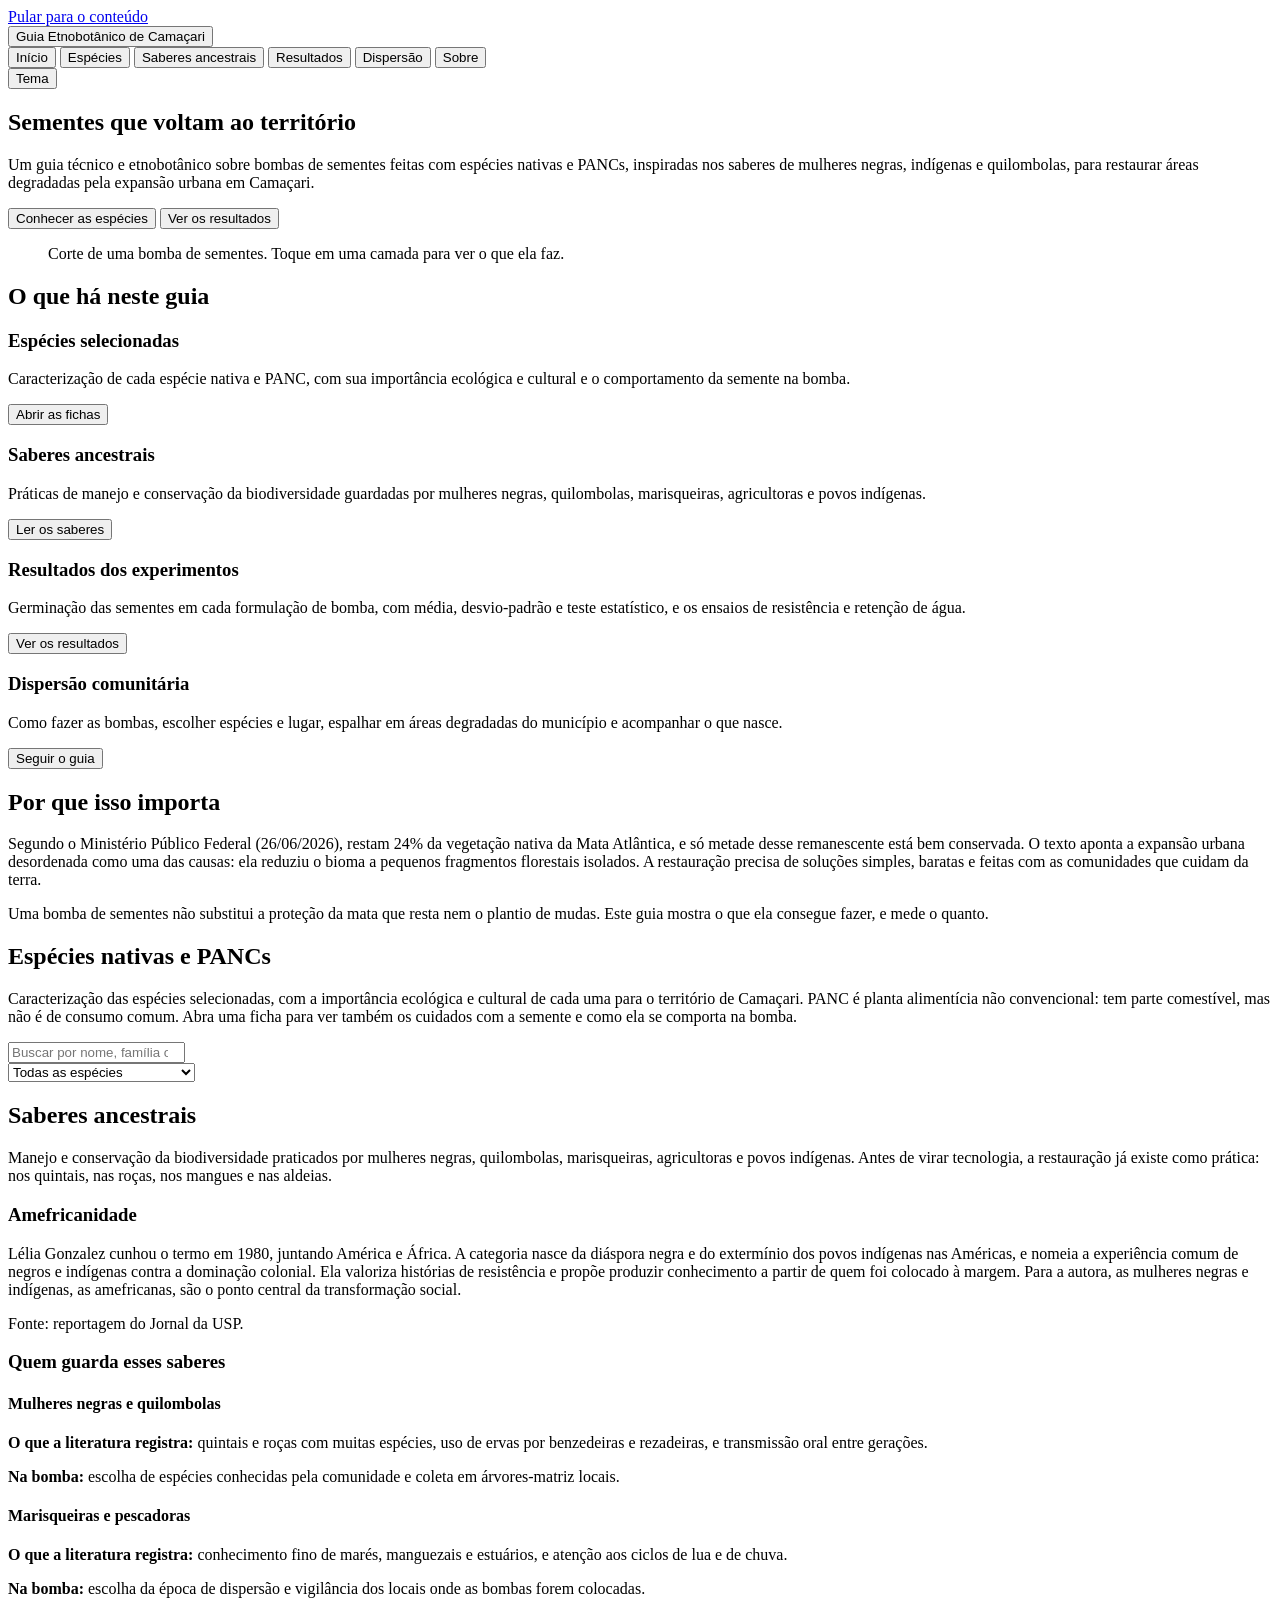
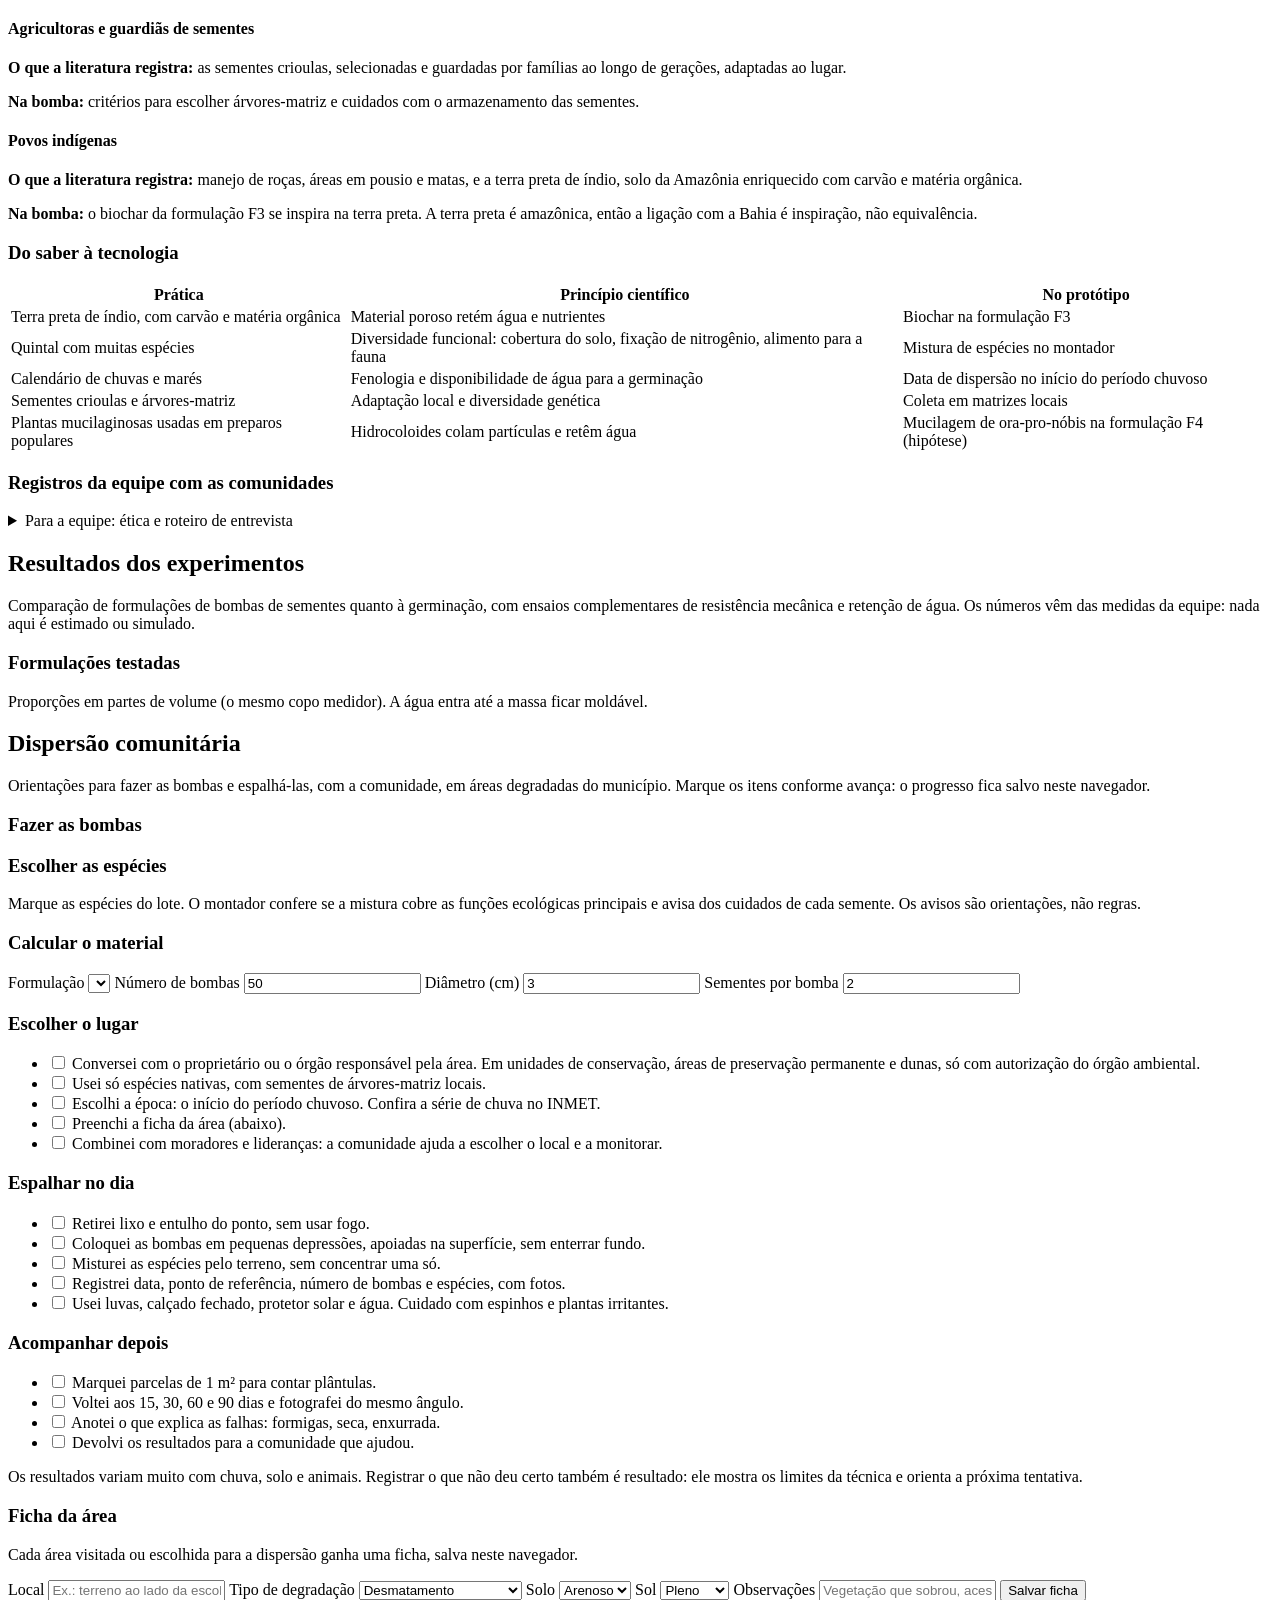
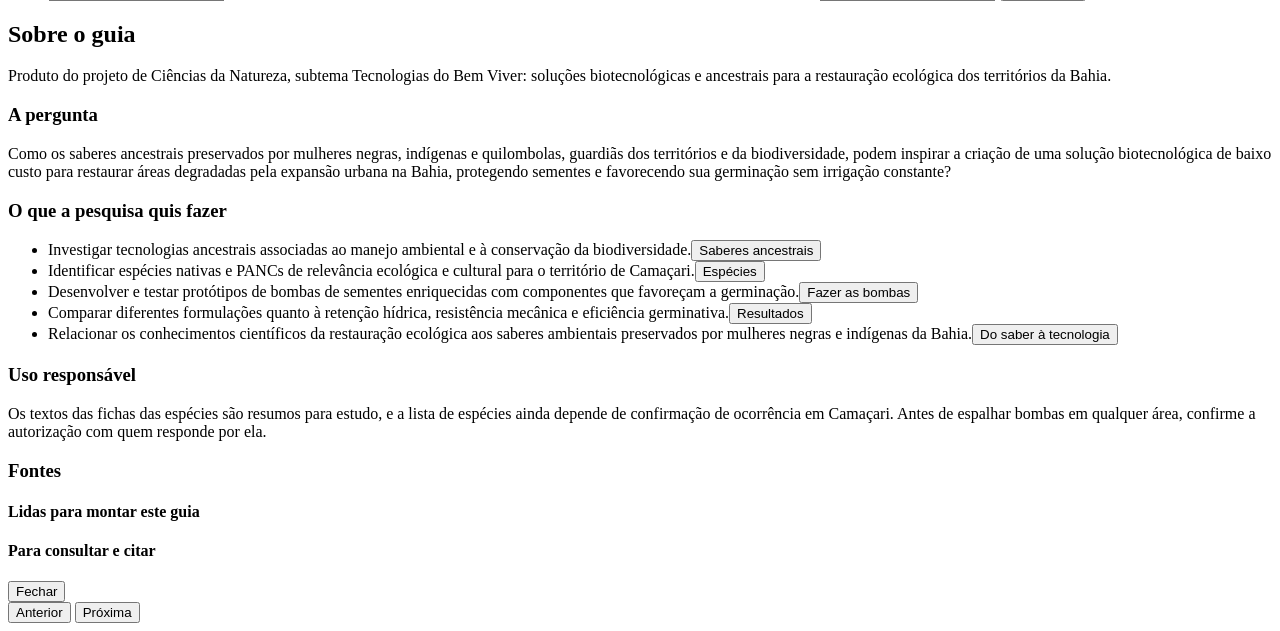
==== index.html @ 016f310a "Rename Guia Etnobotânico CAM.html to index.html" ====
<!DOCTYPE html>
<html lang="pt-BR">
<head>
  <meta charset="UTF-8">
  <meta name="viewport" content="width=device-width, initial-scale=1, viewport-fit=cover">
  <meta name="description" content="Guia técnico e etnobotânico digital: espécies nativas e PANCs de Camaçari, saberes ancestrais, resultados de germinação de bombas de sementes e orientações para a dispersão comunitária.">
  <title>Guia Etnobotânico de Camaçari</title>

  <link rel="preconnect" href="https://fonts.googleapis.com">
  <link rel="preconnect" href="https://fonts.gstatic.com" crossorigin>
  <link rel="stylesheet" href="https://fonts.googleapis.com/css2?family=Bricolage+Grotesque:wght@400;600;800&family=Newsreader:ital,wght@0,400;0,600;1,400&display=swap">
  <link rel="stylesheet" href="style.css">
</head>
<body>
  <a class="skip" href="#main">Pular para o conteúdo</a>

  <!-- ==================== NAVEGAÇÃO ==================== -->
  <header class="nav">
    <button class="brand" data-go="inicio">Guia Etnobotânico de Camaçari</button>
    <nav aria-label="Principal">
      <button class="nav-link" data-go="inicio">Início</button>
      <button class="nav-link" data-go="especies">Espécies</button>
      <button class="nav-link" data-go="saberes">Saberes ancestrais</button>
      <button class="nav-link" data-go="resultados">Resultados</button>
      <button class="nav-link" data-go="dispersao">Dispersão</button>
      <button class="nav-link" data-go="sobre">Sobre</button>
    </nav>
    <button class="icon-btn" id="themeBtn" aria-label="Alternar tema claro e escuro">Tema</button>
  </header>

  <main id="main">

    <!-- ==================== INÍCIO ==================== -->
    <section id="inicio" class="screen">
      <div class="hero">
        <div class="hero-text">
          <h1>Sementes que voltam ao território</h1>
          <p class="lede">
            Um guia técnico e etnobotânico sobre bombas de sementes feitas com espécies
            nativas e PANCs, inspiradas nos saberes de mulheres negras, indígenas e
            quilombolas, para restaurar áreas degradadas pela expansão urbana em Camaçari.
          </p>
          <div class="actions">
            <button class="btn primary" data-go="especies">Conhecer as espécies</button>
            <button class="btn" data-go="resultados">Ver os resultados</button>
          </div>
        </div>

        <figure class="plate">
          <div class="bomb-diagram" id="homeDiagram"></div>
          <figcaption>Corte de uma bomba de sementes. Toque em uma camada para ver o que ela faz.</figcaption>
        </figure>
      </div>

      <div class="wrap">
        <h2 class="section-title">O que há neste guia</h2>
        <div class="two-col">
          <article class="block">
            <h3>Espécies selecionadas</h3>
            <p>Caracterização de cada espécie nativa e PANC, com sua importância ecológica e cultural e o comportamento da semente na bomba.</p>
            <button class="link-btn" data-go="especies">Abrir as fichas</button>
          </article>
          <article class="block">
            <h3>Saberes ancestrais</h3>
            <p>Práticas de manejo e conservação da biodiversidade guardadas por mulheres negras, quilombolas, marisqueiras, agricultoras e povos indígenas.</p>
            <button class="link-btn" data-go="saberes">Ler os saberes</button>
          </article>
          <article class="block">
            <h3>Resultados dos experimentos</h3>
            <p>Germinação das sementes em cada formulação de bomba, com média, desvio-padrão e teste estatístico, e os ensaios de resistência e retenção de água.</p>
            <button class="link-btn" data-go="resultados">Ver os resultados</button>
          </article>
          <article class="block">
            <h3>Dispersão comunitária</h3>
            <p>Como fazer as bombas, escolher espécies e lugar, espalhar em áreas degradadas do município e acompanhar o que nasce.</p>
            <button class="link-btn" data-go="dispersao">Seguir o guia</button>
          </article>
        </div>
      </div>

      <div class="wrap prose">
        <h2>Por que isso importa</h2>
        <p>
          Segundo o Ministério Público Federal (26/06/2026), restam 24% da vegetação nativa da
          Mata Atlântica, e só metade desse remanescente está bem conservada. O texto aponta a
          expansão urbana desordenada como uma das causas: ela reduziu o bioma a pequenos
          fragmentos florestais isolados. A restauração precisa de soluções simples, baratas e
          feitas com as comunidades que cuidam da terra.
        </p>
        <p class="note">
          Uma bomba de sementes não substitui a proteção da mata que resta nem o plantio de
          mudas. Este guia mostra o que ela consegue fazer, e mede o quanto.
        </p>
      </div>
    </section>

    <!-- ==================== ESPÉCIES ==================== -->
    <section id="especies" class="screen">
      <header class="page-head wrap">
        <h2>Espécies nativas e PANCs</h2>
        <p>
          Caracterização das espécies selecionadas, com a importância ecológica e cultural de
          cada uma para o território de Camaçari. PANC é planta alimentícia não convencional:
          tem parte comestível, mas não é de consumo comum. Abra uma ficha para ver também os
          cuidados com a semente e como ela se comporta na bomba.
        </p>
      </header>

      <div class="toolbar">
        <input id="speciesSearch" class="search" type="search" aria-label="Buscar espécies"
               placeholder="Buscar por nome, família ou uso">
        <div id="tagFilters" class="chips" role="group" aria-label="Filtrar por grupo"></div>
        <select id="fitSelect" aria-label="Filtrar por uso na bomba">
          <option value="all">Todas as espécies</option>
          <option value="sel">Selecionadas para o ensaio</option>
          <option value="good">Boas para a bomba</option>
          <option value="out">Fora da bomba</option>
        </select>
      </div>

      <div class="count-row wrap">
        <p id="speciesCount" aria-live="polite"></p>
        <p id="confirmCount" class="muted"></p>
        <button class="link-btn" id="clearSpecies" hidden>Limpar filtros</button>
      </div>
      <div class="grid wrap" id="speciesGrid"></div>
    </section>

    <!-- ==================== SABERES ANCESTRAIS ==================== -->
    <section id="saberes" class="screen">
      <header class="page-head wrap">
        <h2>Saberes ancestrais</h2>
        <p>
          Manejo e conservação da biodiversidade praticados por mulheres negras, quilombolas,
          marisqueiras, agricultoras e povos indígenas. Antes de virar tecnologia, a
          restauração já existe como prática: nos quintais, nas roças, nos mangues e nas
          aldeias.
        </p>
      </header>

      <div class="wrap prose">
        <h3>Amefricanidade</h3>
        <p>
          Lélia Gonzalez cunhou o termo em 1980, juntando América e África. A categoria nasce
          da diáspora negra e do extermínio dos povos indígenas nas Américas, e nomeia a
          experiência comum de negros e indígenas contra a dominação colonial. Ela valoriza
          histórias de resistência e propõe produzir conhecimento a partir de quem foi
          colocado à margem. Para a autora, as mulheres negras e indígenas, as amefricanas, são
          o ponto central da transformação social.
        </p>
        <p class="note">Fonte: reportagem do Jornal da USP.</p>
      </div>

      <div class="wrap">
        <h3 class="section-title">Quem guarda esses saberes</h3>
        <div class="knowledge">
          <article class="know">
            <h4>Mulheres negras e quilombolas</h4>
            <p><strong>O que a literatura registra:</strong> quintais e roças com muitas espécies, uso de ervas por benzedeiras e rezadeiras, e transmissão oral entre gerações.</p>
            <p><strong>Na bomba:</strong> escolha de espécies conhecidas pela comunidade e coleta em árvores-matriz locais.</p>
          </article>
          <article class="know">
            <h4>Marisqueiras e pescadoras</h4>
            <p><strong>O que a literatura registra:</strong> conhecimento fino de marés, manguezais e estuários, e atenção aos ciclos de lua e de chuva.</p>
            <p><strong>Na bomba:</strong> escolha da época de dispersão e vigilância dos locais onde as bombas forem colocadas.</p>
          </article>
          <article class="know">
            <h4>Agricultoras e guardiãs de sementes</h4>
            <p><strong>O que a literatura registra:</strong> as sementes crioulas, selecionadas e guardadas por famílias ao longo de gerações, adaptadas ao lugar.</p>
            <p><strong>Na bomba:</strong> critérios para escolher árvores-matriz e cuidados com o armazenamento das sementes.</p>
          </article>
          <article class="know">
            <h4>Povos indígenas</h4>
            <p><strong>O que a literatura registra:</strong> manejo de roças, áreas em pousio e matas, e a terra preta de índio, solo da Amazônia enriquecido com carvão e matéria orgânica.</p>
            <p><strong>Na bomba:</strong> o biochar da formulação F3 se inspira na terra preta. A terra preta é amazônica, então a ligação com a Bahia é inspiração, não equivalência.</p>
          </article>
        </div>
      </div>

      <div class="wrap">
        <h3 class="section-title">Do saber à tecnologia</h3>
        <div class="table-wrap">
          <table class="table">
            <thead>
              <tr><th scope="col">Prática</th><th scope="col">Princípio científico</th><th scope="col">No protótipo</th></tr>
            </thead>
            <tbody>
              <tr><td>Terra preta de índio, com carvão e matéria orgânica</td><td>Material poroso retém água e nutrientes</td><td>Biochar na formulação F3</td></tr>
              <tr><td>Quintal com muitas espécies</td><td>Diversidade funcional: cobertura do solo, fixação de nitrogênio, alimento para a fauna</td><td>Mistura de espécies no montador</td></tr>
              <tr><td>Calendário de chuvas e marés</td><td>Fenologia e disponibilidade de água para a germinação</td><td>Data de dispersão no início do período chuvoso</td></tr>
              <tr><td>Sementes crioulas e árvores-matriz</td><td>Adaptação local e diversidade genética</td><td>Coleta em matrizes locais</td></tr>
              <tr><td>Plantas mucilaginosas usadas em preparos populares</td><td>Hidrocoloides colam partículas e retêm água</td><td>Mucilagem de ora-pro-nóbis na formulação F4 (hipótese)</td></tr>
            </tbody>
          </table>
        </div>
      </div>

      <div class="wrap">
        <h3 class="section-title">Registros da equipe com as comunidades</h3>
        <div id="testimonies"></div>
      </div>

      <div class="wrap">
        <details class="team-panel">
          <summary>Para a equipe: ética e roteiro de entrevista</summary>
          <div class="panel-body two-col">
            <div>
              <h4>Ética da pesquisa com saberes</h4>
              <ul class="plain">
                <li>Peça consentimento livre e informado antes de gravar, fotografar ou anotar.</li>
                <li>Credite quem ensinou, com nome e comunidade, se a pessoa autorizar.</li>
                <li>Devolva o resultado do trabalho para a comunidade.</li>
                <li>A Lei nº 13.123/2015 trata do acesso ao conhecimento tradicional associado. Converse com o professor antes de registrar saberes.</li>
                <li>Só publique um registro na página depois da autorização. Os registros entram em TESTIMONIES, no arquivo data.js.</li>
              </ul>
            </div>
            <div>
              <h4>Roteiro de entrevista</h4>
              <ol class="plain">
                <li>Como a senhora aprendeu a cuidar das plantas?</li>
                <li>Quais plantas nativas do território a senhora conhece e usa?</li>
                <li>Como escolhe e guarda as sementes?</li>
                <li>Como sabe a época certa de plantar?</li>
                <li>Que lugares do território perderam mata nos últimos anos?</li>
                <li>O que a senhora faria para a mata voltar?</li>
                <li>A senhora autoriza que esse saber apareça no trabalho? Com qual nome?</li>
              </ol>
            </div>
          </div>
        </details>
      </div>
    </section>

    <!-- ==================== RESULTADOS ==================== -->
    <section id="resultados" class="screen">
      <header class="page-head wrap">
        <h2>Resultados dos experimentos</h2>
        <p>
          Comparação de formulações de bombas de sementes quanto à germinação, com ensaios
          complementares de resistência mecânica e retenção de água. Os números vêm das
          medidas da equipe: nada aqui é estimado ou simulado.
        </p>
      </header>

      <div class="wrap">
        <h3 class="section-title">Formulações testadas</h3>
        <p class="muted measure">
          Proporções em partes de volume (o mesmo copo medidor). A água entra até a massa
          ficar moldável.
        </p>
        <div class="formulations" id="formulationList"></div>
      </div>

      <div class="wrap" id="labRoot"></div>
    </section>

    <!-- ==================== DISPERSÃO ==================== -->
    <section id="dispersao" class="screen">
      <header class="page-head wrap">
        <h2>Dispersão comunitária</h2>
        <p>
          Orientações para fazer as bombas e espalhá-las, com a comunidade, em áreas
          degradadas do município. Marque os itens conforme avança: o progresso fica salvo
          neste navegador.
        </p>
      </header>

      <div class="wrap">
        <h3 class="section-title">Fazer as bombas</h3>
        <ol class="steps" id="stepList"></ol>
      </div>

      <div class="wrap">
        <h3 class="section-title">Escolher as espécies</h3>
        <p class="muted measure">
          Marque as espécies do lote. O montador confere se a mistura cobre as funções
          ecológicas principais e avisa dos cuidados de cada semente. Os avisos são
          orientações, não regras.
        </p>
        <div class="builder">
          <div id="mixPicker" class="mix-picker"></div>
          <div id="mixReport" class="mix-report" aria-live="polite"></div>
        </div>
      </div>

      <div class="wrap">
        <h3 class="section-title">Calcular o material</h3>
        <form class="calc" id="calcForm" novalidate>
          <label>Formulação
            <select id="calcFormulation"></select>
          </label>
          <label>Número de bombas
            <input id="calcCount" type="text" inputmode="numeric" value="50">
          </label>
          <label>Diâmetro (cm)
            <input id="calcDiameter" type="text" inputmode="decimal" value="3">
          </label>
          <label>Sementes por bomba
            <input id="calcSeeds" type="text" inputmode="numeric" value="2">
          </label>
        </form>
        <div id="calcResult" class="calc-result" aria-live="polite"></div>
      </div>

      <div class="wrap three-col">
        <article class="block">
          <h3>Escolher o lugar</h3>
          <ul class="checks">
            <li><label><input type="checkbox" data-check="disp-1"> Conversei com o proprietário ou o órgão responsável pela área. Em unidades de conservação, áreas de preservação permanente e dunas, só com autorização do órgão ambiental.</label></li>
            <li><label><input type="checkbox" data-check="disp-2"> Usei só espécies nativas, com sementes de árvores-matriz locais.</label></li>
            <li><label><input type="checkbox" data-check="disp-3"> Escolhi a época: o início do período chuvoso. Confira a série de chuva no INMET.</label></li>
            <li><label><input type="checkbox" data-check="disp-4"> Preenchi a ficha da área (abaixo).</label></li>
            <li><label><input type="checkbox" data-check="disp-5"> Combinei com moradores e lideranças: a comunidade ajuda a escolher o local e a monitorar.</label></li>
          </ul>
        </article>
        <article class="block">
          <h3>Espalhar no dia</h3>
          <ul class="checks">
            <li><label><input type="checkbox" data-check="dia-1"> Retirei lixo e entulho do ponto, sem usar fogo.</label></li>
            <li><label><input type="checkbox" data-check="dia-2"> Coloquei as bombas em pequenas depressões, apoiadas na superfície, sem enterrar fundo.</label></li>
            <li><label><input type="checkbox" data-check="dia-3"> Misturei as espécies pelo terreno, sem concentrar uma só.</label></li>
            <li><label><input type="checkbox" data-check="dia-4"> Registrei data, ponto de referência, número de bombas e espécies, com fotos.</label></li>
            <li><label><input type="checkbox" data-check="dia-5"> Usei luvas, calçado fechado, protetor solar e água. Cuidado com espinhos e plantas irritantes.</label></li>
          </ul>
        </article>
        <article class="block">
          <h3>Acompanhar depois</h3>
          <ul class="checks">
            <li><label><input type="checkbox" data-check="dep-1"> Marquei parcelas de 1 m² para contar plântulas.</label></li>
            <li><label><input type="checkbox" data-check="dep-2"> Voltei aos 15, 30, 60 e 90 dias e fotografei do mesmo ângulo.</label></li>
            <li><label><input type="checkbox" data-check="dep-3"> Anotei o que explica as falhas: formigas, seca, enxurrada.</label></li>
            <li><label><input type="checkbox" data-check="dep-4"> Devolvi os resultados para a comunidade que ajudou.</label></li>
          </ul>
        </article>
      </div>

      <div class="wrap prose">
        <p class="note">
          Os resultados variam muito com chuva, solo e animais. Registrar o que não deu certo
          também é resultado: ele mostra os limites da técnica e orienta a próxima tentativa.
        </p>
      </div>

      <div class="wrap">
        <h3 class="section-title">Ficha da área</h3>
        <p class="muted measure">Cada área visitada ou escolhida para a dispersão ganha uma ficha, salva neste navegador.</p>
        <form class="area-form" id="areaForm">
          <label>Local
            <input id="areaName" type="text" maxlength="80" required placeholder="Ex.: terreno ao lado da escola">
          </label>
          <label>Tipo de degradação
            <select id="areaType">
              <option>Desmatamento</option>
              <option>Lixo e entulho</option>
              <option>Solo exposto ou erosão</option>
              <option>Pasto de capim</option>
              <option>Aterro ou loteamento</option>
              <option>Outro</option>
            </select>
          </label>
          <label>Solo
            <select id="areaSoil">
              <option>Arenoso</option><option>Argiloso</option><option>Misto</option><option>Não sei</option>
            </select>
          </label>
          <label>Sol
            <select id="areaSun">
              <option>Pleno</option><option>Parcial</option><option>Sombra</option>
            </select>
          </label>
          <label class="wide">Observações
            <input id="areaNotes" type="text" maxlength="200" placeholder="Vegetação que sobrou, acesso, vizinhança">
          </label>
          <button class="btn primary" type="submit">Salvar ficha</button>
        </form>
        <div id="areaList" class="area-list"></div>
      </div>
    </section>

    <!-- ==================== SOBRE ==================== -->
    <section id="sobre" class="screen">
      <header class="page-head wrap">
        <h2>Sobre o guia</h2>
        <p>
          Produto do projeto de Ciências da Natureza, subtema Tecnologias do Bem Viver:
          soluções biotecnológicas e ancestrais para a restauração ecológica dos territórios
          da Bahia.
        </p>
      </header>

      <div class="wrap prose">
        <h3>A pergunta</h3>
        <p>
          Como os saberes ancestrais preservados por mulheres negras, indígenas e quilombolas,
          guardiãs dos territórios e da biodiversidade, podem inspirar a criação de uma solução
          biotecnológica de baixo custo para restaurar áreas degradadas pela expansão urbana na
          Bahia, protegendo sementes e favorecendo sua germinação sem irrigação constante?
        </p>
      </div>

      <div class="wrap">
        <h3 class="section-title">O que a pesquisa quis fazer</h3>
        <ul class="objectives">
          <li><span>Investigar tecnologias ancestrais associadas ao manejo ambiental e à conservação da biodiversidade.</span><button class="link-btn" data-go="saberes">Saberes ancestrais</button></li>
          <li><span>Identificar espécies nativas e PANCs de relevância ecológica e cultural para o território de Camaçari.</span><button class="link-btn" data-go="especies">Espécies</button></li>
          <li><span>Desenvolver e testar protótipos de bombas de sementes enriquecidas com componentes que favoreçam a germinação.</span><button class="link-btn" data-go="dispersao">Fazer as bombas</button></li>
          <li><span>Comparar diferentes formulações quanto à retenção hídrica, resistência mecânica e eficiência germinativa.</span><button class="link-btn" data-go="resultados">Resultados</button></li>
          <li><span>Relacionar os conhecimentos científicos da restauração ecológica aos saberes ambientais preservados por mulheres negras e indígenas da Bahia.</span><button class="link-btn" data-go="saberes">Do saber à tecnologia</button></li>
        </ul>
      </div>

      <div class="wrap two-col">
        <article class="block" id="teamBox"></article>
        <article class="block">
          <h3>Uso responsável</h3>
          <p>
            Os textos das fichas das espécies são resumos para estudo, e a lista de espécies
            ainda depende de confirmação de ocorrência em Camaçari. Antes de espalhar bombas
            em qualquer área, confirme a autorização com quem responde por ela.
          </p>
        </article>
      </div>

      <div class="wrap">
        <h3 class="section-title">Fontes</h3>
        <div class="two-col">
          <div>
            <h4>Lidas para montar este guia</h4>
            <ul class="sources" id="sourcesRead"></ul>
          </div>
          <div>
            <h4>Para consultar e citar</h4>
            <ul class="sources" id="sourcesConsult"></ul>
          </div>
        </div>
      </div>
    </section>

  </main>

  <!-- ==================== JANELA: FICHA DA ESPÉCIE ==================== -->
  <div class="modal" id="modal" role="dialog" aria-modal="true" aria-labelledby="modalTitle">
    <div class="modal-box">
      <button class="modal-close" id="closeBtn" aria-label="Fechar">Fechar</button>
      <div id="modalContent"></div>
      <div class="modal-pager">
        <button class="btn" id="prevBtn">Anterior</button>
        <button class="btn" id="nextBtn">Próxima</button>
      </div>
    </div>
  </div>

  <div class="toast" id="toast" role="status" aria-live="polite"></div>

  <noscript><p class="wrap">Este guia precisa de JavaScript para funcionar.</p></noscript>

  <script src="stats.js"></script>
  <script src="data.js"></script>
  <script src="script.js"></script>
</body>
</html>
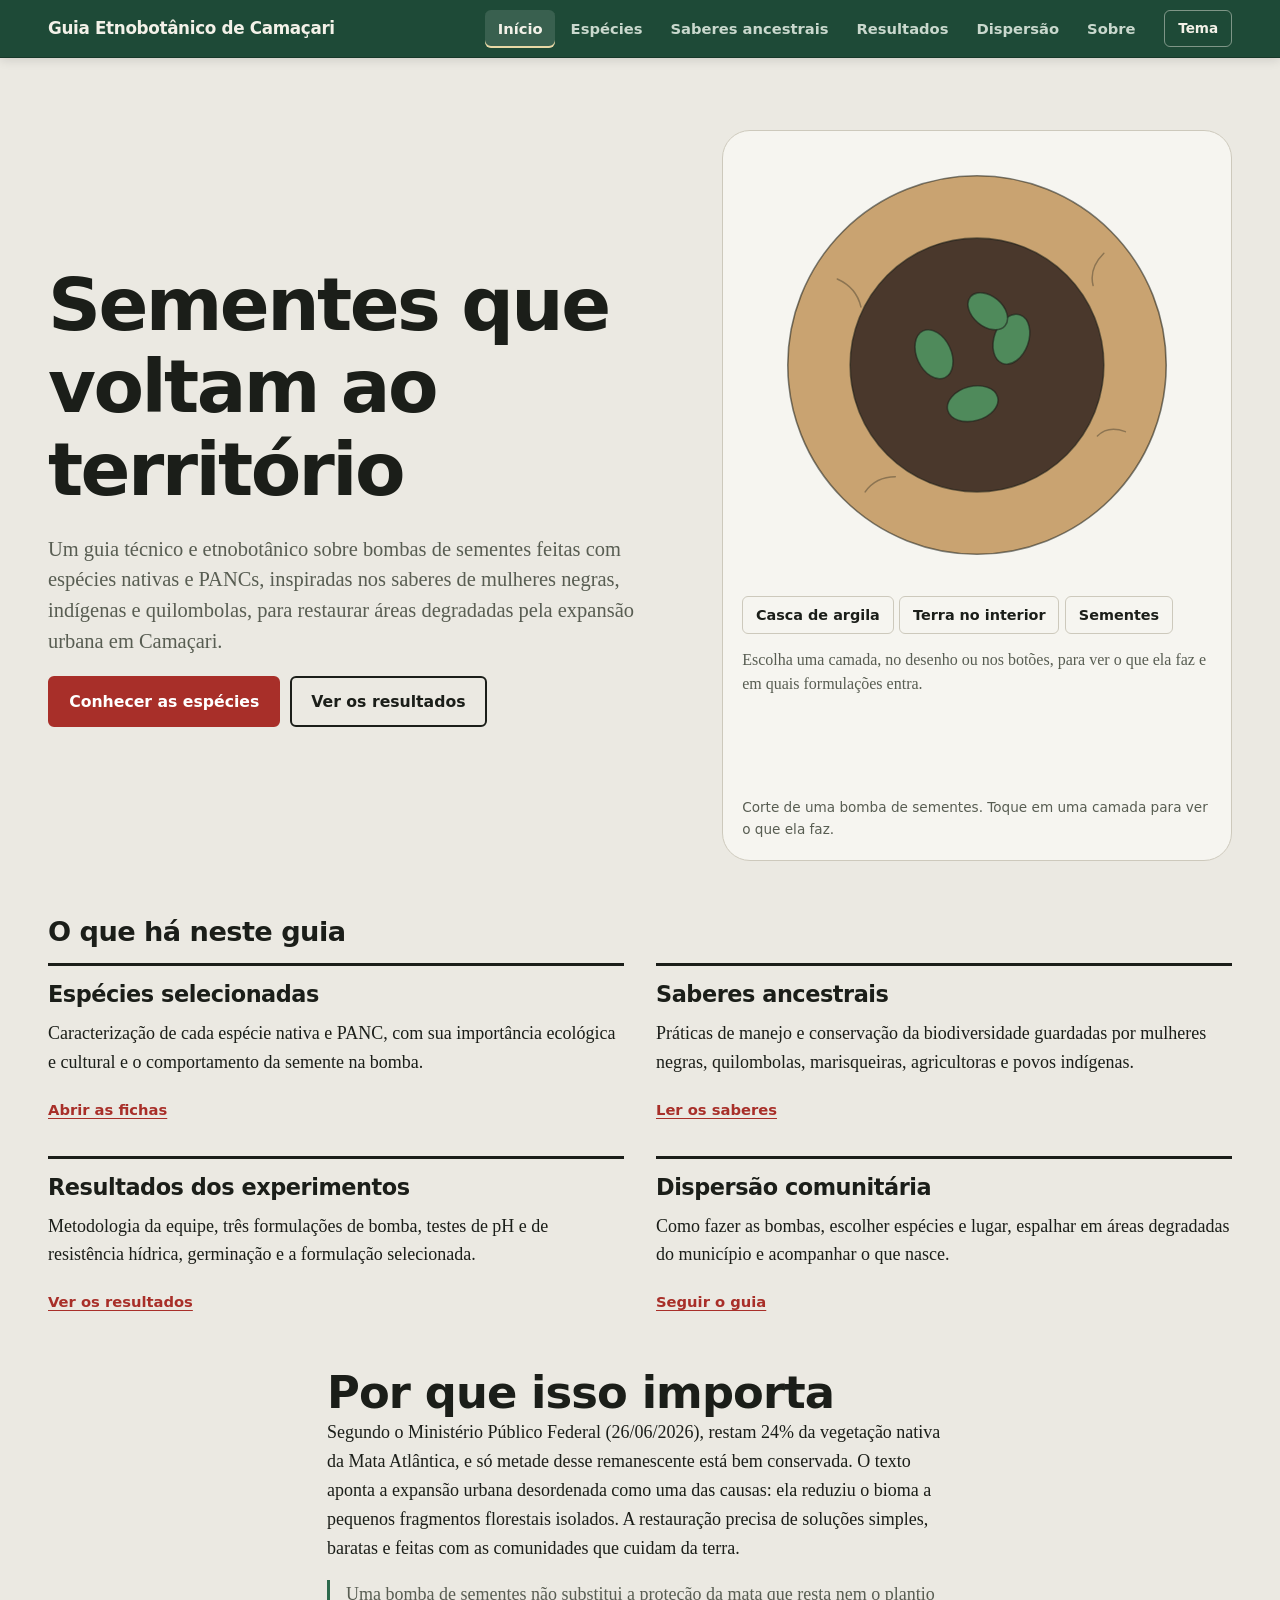
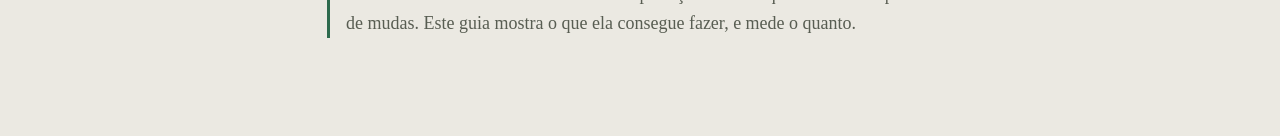
==== commit 066d8339: "Rename Guia.html to index.html" ====
--- a/index.html
+++ b/index.html
@@ -9,7 +9,7 @@
   <link rel="preconnect" href="https://fonts.googleapis.com">
   <link rel="preconnect" href="https://fonts.gstatic.com" crossorigin>
   <link rel="stylesheet" href="https://fonts.googleapis.com/css2?family=Bricolage+Grotesque:wght@400;600;800&family=Newsreader:ital,wght@0,400;0,600;1,400&display=swap">
-  <link rel="stylesheet" href="style.css">
+  <link rel="stylesheet" href="Guia.css">
 </head>
 <body>
   <a class="skip" href="#main">Pular para o conteúdo</a>
@@ -67,7 +67,7 @@
           </article>
           <article class="block">
             <h3>Resultados dos experimentos</h3>
-            <p>Germinação das sementes em cada formulação de bomba, com média, desvio-padrão e teste estatístico, e os ensaios de resistência e retenção de água.</p>
+            <p>Metodologia da equipe, três formulações de bomba, testes de pH e de resistência hídrica, germinação e a formulação selecionada.</p>
             <button class="link-btn" data-go="resultados">Ver os resultados</button>
           </article>
           <article class="block">
@@ -104,7 +104,20 @@
           tem parte comestível, mas não é de consumo comum. Abra uma ficha para ver também os
           cuidados com a semente e como ela se comporta na bomba.
         </p>
+        <p class="muted">
+          As espécies vêm de estudos da restinga e da Mata Atlântica do litoral baiano, como o
+          de Praia do Forte (vizinha de Camaçari), e de levantamentos de PANCs de restinga na
+          Bahia. Nenhuma fonte consultada lista só as plantas de Camaçari: a ocorrência no
+          município deve ser conferida ficha a ficha, no speciesLink.
+        </p>
+               <p class="muted">
+          O maxixe e a língua-de-vaca (Chaptalia nutans), marcados como selecionados, foram as
+          sementes usadas nos ensaios da equipe. O maxixe é introduzido: serviu para testar a
+          bomba, e as espécies nativas são as indicadas para a dispersão em áreas degradadas.
+        </p>
       </header>
+
+      <div class="wrap" id="biomaRoot"></div>
 
       <div class="toolbar">
         <input id="speciesSearch" class="search" type="search" aria-label="Buscar espécies"
@@ -112,7 +125,7 @@
         <div id="tagFilters" class="chips" role="group" aria-label="Filtrar por grupo"></div>
         <select id="fitSelect" aria-label="Filtrar por uso na bomba">
           <option value="all">Todas as espécies</option>
-          <option value="sel">Selecionadas para o ensaio</option>
+          <option value="sel">Selecionadas para o experimento</option>
           <option value="good">Boas para a bomba</option>
           <option value="out">Fora da bomba</option>
         </select>
@@ -172,7 +185,7 @@
           <article class="know">
             <h4>Povos indígenas</h4>
             <p><strong>O que a literatura registra:</strong> manejo de roças, áreas em pousio e matas, e a terra preta de índio, solo da Amazônia enriquecido com carvão e matéria orgânica.</p>
-            <p><strong>Na bomba:</strong> o biochar da formulação F3 se inspira na terra preta. A terra preta é amazônica, então a ligação com a Bahia é inspiração, não equivalência.</p>
+            <p><strong>Na bomba:</strong> a terra no interior da bomba segue a ideia de pôr solo rico em matéria orgânica junto da semente. A terra preta é amazônica, então a ligação com a Bahia é inspiração, não equivalência.</p>
           </article>
         </div>
       </div>
@@ -185,19 +198,13 @@
               <tr><th scope="col">Prática</th><th scope="col">Princípio científico</th><th scope="col">No protótipo</th></tr>
             </thead>
             <tbody>
-              <tr><td>Terra preta de índio, com carvão e matéria orgânica</td><td>Material poroso retém água e nutrientes</td><td>Biochar na formulação F3</td></tr>
+              <tr><td>Terra preta de índio, com carvão e matéria orgânica</td><td>Solo com matéria orgânica retém água e nutrientes</td><td>Terra no interior da bomba (F2)</td></tr>
               <tr><td>Quintal com muitas espécies</td><td>Diversidade funcional: cobertura do solo, fixação de nitrogênio, alimento para a fauna</td><td>Mistura de espécies no montador</td></tr>
               <tr><td>Calendário de chuvas e marés</td><td>Fenologia e disponibilidade de água para a germinação</td><td>Data de dispersão no início do período chuvoso</td></tr>
               <tr><td>Sementes crioulas e árvores-matriz</td><td>Adaptação local e diversidade genética</td><td>Coleta em matrizes locais</td></tr>
-              <tr><td>Plantas mucilaginosas usadas em preparos populares</td><td>Hidrocoloides colam partículas e retêm água</td><td>Mucilagem de ora-pro-nóbis na formulação F4 (hipótese)</td></tr>
             </tbody>
           </table>
         </div>
-      </div>
-
-      <div class="wrap">
-        <h3 class="section-title">Registros da equipe com as comunidades</h3>
-        <div id="testimonies"></div>
       </div>
 
       <div class="wrap">
@@ -211,7 +218,6 @@
                 <li>Credite quem ensinou, com nome e comunidade, se a pessoa autorizar.</li>
                 <li>Devolva o resultado do trabalho para a comunidade.</li>
                 <li>A Lei nº 13.123/2015 trata do acesso ao conhecimento tradicional associado. Converse com o professor antes de registrar saberes.</li>
-                <li>Só publique um registro na página depois da autorização. Os registros entram em TESTIMONIES, no arquivo data.js.</li>
               </ul>
             </div>
             <div>
@@ -236,22 +242,44 @@
       <header class="page-head wrap">
         <h2>Resultados dos experimentos</h2>
         <p>
-          Comparação de formulações de bombas de sementes quanto à germinação, com ensaios
-          complementares de resistência mecânica e retenção de água. Os números vêm das
-          medidas da equipe: nada aqui é estimado ou simulado.
+          Metodologia e resultados da equipe na comparação de três formulações de bombas de
+          sementes. Os números são as medidas registradas nos ensaios.
         </p>
       </header>
 
       <div class="wrap">
+        <h3 class="section-title">Metodologia</h3>
+        <div id="metodoRoot"></div>
+      </div>
+
+      <div class="wrap">
         <h3 class="section-title">Formulações testadas</h3>
-        <p class="muted measure">
-          Proporções em partes de volume (o mesmo copo medidor). A água entra até a massa
-          ficar moldável.
-        </p>
+        <p class="muted measure">Quantidades por unidade, em gramas, medidas em balança.</p>
         <div class="formulations" id="formulationList"></div>
       </div>
 
-      <div class="wrap" id="labRoot"></div>
+      <div class="wrap">
+        <h3 class="section-title">Teste de pH</h3>
+        <div id="phRoot"></div>
+      </div>
+
+      <div class="wrap">
+        <h3 class="section-title">Teste de resistência hídrica</h3>
+        <div id="aguaRoot"></div>
+      </div>
+
+      <div class="wrap" id="germRoot"></div>
+
+      <div class="wrap">
+        <h3 class="section-title">A bomba de sementes</h3>
+        <p class="muted measure">Imagens da bomba pronta (formulação F2). Use as setas para ver as outras.</p>
+        <div id="galeriaRoot"></div>
+      </div>
+
+      <div class="wrap">
+        <h3 class="section-title">Formulação selecionada</h3>
+        <div id="selecionadaRoot"></div>
+      </div>
     </section>
 
     <!-- ==================== DISPERSÃO ==================== -->
@@ -260,8 +288,7 @@
         <h2>Dispersão comunitária</h2>
         <p>
           Orientações para fazer as bombas e espalhá-las, com a comunidade, em áreas
-          degradadas do município. Marque os itens conforme avança: o progresso fica salvo
-          neste navegador.
+          degradadas do município.
         </p>
       </header>
 
@@ -271,67 +298,24 @@
       </div>
 
       <div class="wrap">
-        <h3 class="section-title">Escolher as espécies</h3>
+        <h3 class="section-title">Montar a mistura de espécies</h3>
+        <p class="measure">
+          Cada lote de bombas leva sementes de uma ou mais espécies. Esta ferramenta ajuda a
+          escolher quais espécies usar e avisa se a mistura está equilibrada.
+        </p>
+        <ol class="plain measure">
+          <li>Na lista, marque as espécies que você pretende usar.</li>
+          <li>Ao lado, veja quais funções a mistura cumpre na recuperação da área: cobrir o solo, melhorar o solo, alimentar a fauna e alimentar pessoas.</li>
+          <li>Leia os cuidados com as sementes, por exemplo usar logo depois da colheita ou quebrar a dormência.</li>
+        </ol>
         <p class="muted measure">
-          Marque as espécies do lote. O montador confere se a mistura cobre as funções
-          ecológicas principais e avisa dos cuidados de cada semente. Os avisos são
-          orientações, não regras.
+          As espécies em cinza não podem ser marcadas, e a ficha de cada uma explica o motivo.
+          Os avisos são orientações, e não regras.
         </p>
         <div class="builder">
           <div id="mixPicker" class="mix-picker"></div>
           <div id="mixReport" class="mix-report" aria-live="polite"></div>
         </div>
-      </div>
-
-      <div class="wrap">
-        <h3 class="section-title">Calcular o material</h3>
-        <form class="calc" id="calcForm" novalidate>
-          <label>Formulação
-            <select id="calcFormulation"></select>
-          </label>
-          <label>Número de bombas
-            <input id="calcCount" type="text" inputmode="numeric" value="50">
-          </label>
-          <label>Diâmetro (cm)
-            <input id="calcDiameter" type="text" inputmode="decimal" value="3">
-          </label>
-          <label>Sementes por bomba
-            <input id="calcSeeds" type="text" inputmode="numeric" value="2">
-          </label>
-        </form>
-        <div id="calcResult" class="calc-result" aria-live="polite"></div>
-      </div>
-
-      <div class="wrap three-col">
-        <article class="block">
-          <h3>Escolher o lugar</h3>
-          <ul class="checks">
-            <li><label><input type="checkbox" data-check="disp-1"> Conversei com o proprietário ou o órgão responsável pela área. Em unidades de conservação, áreas de preservação permanente e dunas, só com autorização do órgão ambiental.</label></li>
-            <li><label><input type="checkbox" data-check="disp-2"> Usei só espécies nativas, com sementes de árvores-matriz locais.</label></li>
-            <li><label><input type="checkbox" data-check="disp-3"> Escolhi a época: o início do período chuvoso. Confira a série de chuva no INMET.</label></li>
-            <li><label><input type="checkbox" data-check="disp-4"> Preenchi a ficha da área (abaixo).</label></li>
-            <li><label><input type="checkbox" data-check="disp-5"> Combinei com moradores e lideranças: a comunidade ajuda a escolher o local e a monitorar.</label></li>
-          </ul>
-        </article>
-        <article class="block">
-          <h3>Espalhar no dia</h3>
-          <ul class="checks">
-            <li><label><input type="checkbox" data-check="dia-1"> Retirei lixo e entulho do ponto, sem usar fogo.</label></li>
-            <li><label><input type="checkbox" data-check="dia-2"> Coloquei as bombas em pequenas depressões, apoiadas na superfície, sem enterrar fundo.</label></li>
-            <li><label><input type="checkbox" data-check="dia-3"> Misturei as espécies pelo terreno, sem concentrar uma só.</label></li>
-            <li><label><input type="checkbox" data-check="dia-4"> Registrei data, ponto de referência, número de bombas e espécies, com fotos.</label></li>
-            <li><label><input type="checkbox" data-check="dia-5"> Usei luvas, calçado fechado, protetor solar e água. Cuidado com espinhos e plantas irritantes.</label></li>
-          </ul>
-        </article>
-        <article class="block">
-          <h3>Acompanhar depois</h3>
-          <ul class="checks">
-            <li><label><input type="checkbox" data-check="dep-1"> Marquei parcelas de 1 m² para contar plântulas.</label></li>
-            <li><label><input type="checkbox" data-check="dep-2"> Voltei aos 15, 30, 60 e 90 dias e fotografei do mesmo ângulo.</label></li>
-            <li><label><input type="checkbox" data-check="dep-3"> Anotei o que explica as falhas: formigas, seca, enxurrada.</label></li>
-            <li><label><input type="checkbox" data-check="dep-4"> Devolvi os resultados para a comunidade que ajudou.</label></li>
-          </ul>
-        </article>
       </div>
 
       <div class="wrap prose">
@@ -340,41 +324,6 @@
           também é resultado: ele mostra os limites da técnica e orienta a próxima tentativa.
         </p>
       </div>
-
-      <div class="wrap">
-        <h3 class="section-title">Ficha da área</h3>
-        <p class="muted measure">Cada área visitada ou escolhida para a dispersão ganha uma ficha, salva neste navegador.</p>
-        <form class="area-form" id="areaForm">
-          <label>Local
-            <input id="areaName" type="text" maxlength="80" required placeholder="Ex.: terreno ao lado da escola">
-          </label>
-          <label>Tipo de degradação
-            <select id="areaType">
-              <option>Desmatamento</option>
-              <option>Lixo e entulho</option>
-              <option>Solo exposto ou erosão</option>
-              <option>Pasto de capim</option>
-              <option>Aterro ou loteamento</option>
-              <option>Outro</option>
-            </select>
-          </label>
-          <label>Solo
-            <select id="areaSoil">
-              <option>Arenoso</option><option>Argiloso</option><option>Misto</option><option>Não sei</option>
-            </select>
-          </label>
-          <label>Sol
-            <select id="areaSun">
-              <option>Pleno</option><option>Parcial</option><option>Sombra</option>
-            </select>
-          </label>
-          <label class="wide">Observações
-            <input id="areaNotes" type="text" maxlength="200" placeholder="Vegetação que sobrou, acesso, vizinhança">
-          </label>
-          <button class="btn primary" type="submit">Salvar ficha</button>
-        </form>
-        <div id="areaList" class="area-list"></div>
-      </div>
     </section>
 
     <!-- ==================== SOBRE ==================== -->
@@ -382,7 +331,7 @@
       <header class="page-head wrap">
         <h2>Sobre o guia</h2>
         <p>
-          Produto do projeto de Ciências da Natureza, subtema Tecnologias do Bem Viver:
+          Produto do projeto Interárea de Ciências da Natureza, subtema Tecnologias do Bem Viver:
           soluções biotecnológicas e ancestrais para a restauração ecológica dos territórios
           da Bahia.
         </p>
@@ -404,7 +353,7 @@
           <li><span>Investigar tecnologias ancestrais associadas ao manejo ambiental e à conservação da biodiversidade.</span><button class="link-btn" data-go="saberes">Saberes ancestrais</button></li>
           <li><span>Identificar espécies nativas e PANCs de relevância ecológica e cultural para o território de Camaçari.</span><button class="link-btn" data-go="especies">Espécies</button></li>
           <li><span>Desenvolver e testar protótipos de bombas de sementes enriquecidas com componentes que favoreçam a germinação.</span><button class="link-btn" data-go="dispersao">Fazer as bombas</button></li>
-          <li><span>Comparar diferentes formulações quanto à retenção hídrica, resistência mecânica e eficiência germinativa.</span><button class="link-btn" data-go="resultados">Resultados</button></li>
+          <li><span>Comparar três formulações quanto ao pH, à resistência hídrica e à germinação.</span><button class="link-btn" data-go="resultados">Resultados</button></li>
           <li><span>Relacionar os conhecimentos científicos da restauração ecológica aos saberes ambientais preservados por mulheres negras e indígenas da Bahia.</span><button class="link-btn" data-go="saberes">Do saber à tecnologia</button></li>
         </ul>
       </div>
@@ -452,10 +401,9 @@
 
   <div class="toast" id="toast" role="status" aria-live="polite"></div>
 
-  <noscript><p class="wrap">Este guia precisa de JavaScript para funcionar.</p></noscript>
-
-  <script src="stats.js"></script>
-  <script src="data.js"></script>
-  <script src="script.js"></script>
+  
+
+  <script src="GuiaDados.js"></script>
+  <script src="Guia.js"></script>
 </body>
 </html>
--- a/Guia.css
+++ b/Guia.css
@@ -0,0 +1,734 @@
+/* =====================================================
+   GUIA ETNOBOTÂNICO DE CAMAÇARI – estilos
+   Índice:
+   1.  Variáveis e temas
+   2.  Base e tipografia
+   3.  Navegação
+   4.  Telas e estrutura
+   5.  Botões, chips e formulários
+   6.  Início (hero e diagrama da bomba)
+   7.  Espécies (cards e ficha)
+   8.  Saberes
+   9.  Bomba de sementes (formulações, passos, montador)
+   10. Laboratório (abas, tabelas, gráfico)
+   11. Dispersão e sobre
+   12. Aviso (toast), responsivo, acessibilidade e impressão
+   ===================================================== */
+
+
+/* ---------- 1. VARIÁVEIS E TEMAS ----------
+   Paleta tirada do próprio tema: terra preta, argila, urucum
+   e folha de restinga. */
+:root {
+  /* COR DA BARRA DE NAVEGAÇÃO (a faixa do topo com o menu).
+     Para mudar, troque só --nav-bg. As outras duas são a cor do texto. */
+  --nav-bg: #1e4a37;
+  --nav-ink: #f3f1e8;
+  --nav-muted: #c9d8cd;
+  --nav-hover: rgba(255, 255, 255, 0.12);
+  --nav-line: #e9d8a6;
+  --bg: #ebe9e2;
+  --surface: #f6f5f0;
+  --ink: #1b1e19;
+  --muted: #585d52;
+  --line: #cdc9bc;
+
+  --green: #2d6a4d;
+  --green-soft: #dce9de;
+  --urucum: #a82f29;
+  --urucum-ink: #ffffff;
+  --urucum-soft: #f3dbd8;
+
+  /* camadas do diagrama */
+  --clay: #c9a371;
+  --humus: #4a382c;
+  --char: #14110e;
+  --gel: #9fc9b0;
+  --seed: #4f8a5b;
+
+  /* placas das espécies (texto sempre escuro) */
+  --t-pioneira: #ead5a3;
+  --t-restinga: #bfd9c6;
+  --t-fruta: #f0c3b6;
+  --t-panc: #c9d3ea;
+  --on-tile: #1b1e19;
+
+  --font-ui: "Bricolage Grotesque", system-ui, sans-serif;
+  --font-text: "Newsreader", Georgia, "Times New Roman", serif;
+  --measure: 66ch;
+  color-scheme: light;
+}
+
+@media (prefers-color-scheme: dark) {
+  :root:not([data-theme="light"]) {
+    --bg: #14130f;
+    --surface: #1d1c17;
+    --ink: #ece8dc;
+    --muted: #a6a294;
+    --line: #37352d;
+    --green: #7cc49a;
+    --green-soft: #1f3227;
+    --urucum: #f08277;
+    --urucum-ink: #1c0d0b;
+    --urucum-soft: #3b201d;
+    --clay: #a98355;
+    --humus: #3a2c22;
+    --char: #0b0a08;
+    --gel: #6aa683;
+    --seed: #7cc49a;
+    color-scheme: dark;
+  }
+}
+
+:root[data-theme="dark"] {
+  --bg: #14130f;
+  --surface: #1d1c17;
+  --ink: #ece8dc;
+  --muted: #a6a294;
+  --line: #37352d;
+  --green: #7cc49a;
+  --green-soft: #1f3227;
+  --urucum: #f08277;
+  --urucum-ink: #1c0d0b;
+  --urucum-soft: #3b201d;
+  --clay: #a98355;
+  --humus: #3a2c22;
+  --char: #0b0a08;
+  --gel: #6aa683;
+  --seed: #7cc49a;
+  color-scheme: dark;
+}
+
+
+/* ---------- 2. BASE E TIPOGRAFIA ---------- */
+* { box-sizing: border-box; }
+
+html { scroll-behavior: smooth; }
+
+body {
+  margin: 0;
+  min-height: 100vh;
+  background: var(--bg);
+  color: var(--ink);
+  font-family: var(--font-text);
+  font-size: 1.125rem;
+  line-height: 1.6;
+}
+body.lock { overflow: hidden; }
+
+h1, h2, h3, h4 {
+  margin: 0;
+  font-family: var(--font-ui);
+  line-height: 1.12;
+  letter-spacing: -0.02em;
+}
+h1 { font-size: clamp(2.5rem, 6.4vw, 4.6rem); font-weight: 800; letter-spacing: -0.035em; }
+h2 { font-size: clamp(1.9rem, 4.2vw, 2.8rem); font-weight: 800; }
+h3 { font-size: 1.4rem; font-weight: 600; }
+h4 { font-size: 1.1rem; font-weight: 600; }
+
+p { margin: 0 0 1em; }
+a { color: var(--urucum); }
+button, input, select { font: inherit; color: inherit; }
+button { cursor: pointer; }
+
+.muted { color: var(--muted); }
+.measure { max-width: var(--measure); }
+.num { text-align: right; font-variant-numeric: tabular-nums; }
+
+.skip {
+  position: absolute;
+  left: 0.5rem;
+  top: -4rem;
+  z-index: 100;
+  padding: 0.6rem 1rem;
+  background: var(--ink);
+  color: var(--bg);
+}
+.skip:focus { top: 0.5rem; }
+
+:focus-visible { outline: 3px solid var(--urucum); outline-offset: 2px; }
+
+
+/* ---------- 3. NAVEGAÇÃO ---------- */
+.nav {
+  position: sticky;
+  top: 0;
+  z-index: 20;
+  display: flex;
+  align-items: center;
+  gap: 1rem;
+  padding: 0.6rem clamp(1rem, 4vw, 3rem);
+  padding-top: calc(0.6rem + env(safe-area-inset-top, 0px));
+  background: var(--nav-bg);
+  border-bottom: 1px solid rgba(0, 0, 0, 0.25);
+  box-shadow: 0 2px 10px rgba(0, 0, 0, 0.12);
+  font-family: var(--font-ui);
+}
+
+.brand {
+  flex: none;
+  padding: 0.3rem 0;
+  border: 0;
+  background: none;
+  color: var(--nav-ink);
+  font-family: var(--font-ui);
+  font-size: 1.05rem;
+  font-weight: 800;
+  letter-spacing: -0.02em;
+}
+
+.nav nav {
+  display: flex;
+  gap: 0.15rem;
+  margin-left: auto;
+  overflow-x: auto;
+  scrollbar-width: none;
+}
+.nav nav::-webkit-scrollbar { display: none; }
+
+.nav-link {
+  flex: none;
+  padding: 0.45rem 0.8rem;
+  border: 0;
+  border-radius: 6px;
+  background: none;
+  color: var(--nav-muted);
+  font-family: var(--font-ui);
+  font-size: 0.92rem;
+  font-weight: 600;
+  transition: background 0.15s, color 0.15s;
+}
+.nav-link:hover { color: var(--nav-ink); background: var(--nav-hover); }
+.nav-link.active { color: var(--nav-ink); background: var(--nav-hover); box-shadow: inset 0 -2px 0 var(--nav-line); }
+.nav .brand:focus-visible, .nav .nav-link:focus-visible, .nav .icon-btn:focus-visible { outline: 3px solid var(--nav-line); outline-offset: 2px; }
+.nav .icon-btn { background: transparent; color: var(--nav-ink); border-color: rgba(243, 241, 232, 0.45); }
+.nav .icon-btn:hover { background: var(--nav-hover); }
+
+.icon-btn {
+  flex: none;
+  padding: 0.4rem 0.8rem;
+  border: 1px solid var(--line);
+  border-radius: 6px;
+  background: var(--surface);
+  font-family: var(--font-ui);
+  font-size: 0.85rem;
+  font-weight: 600;
+}
+
+
+/* ---------- 4. TELAS E ESTRUTURA ---------- */
+.screen { display: none; padding-bottom: 5rem; }
+.screen.active { display: block; }
+
+.wrap {
+  width: min(100% - 2 * clamp(1rem, 4vw, 3rem), 74rem);
+  margin-inline: auto;
+}
+.wrap + .wrap { margin-top: 3.2rem; }
+
+.page-head { padding-top: 3rem; margin-bottom: 2rem; }
+.page-head p { max-width: var(--measure); margin: 0.8rem 0 0; color: var(--muted); }
+
+.section-title { margin-bottom: 1rem; font-size: 1.7rem; font-weight: 800; }
+
+.prose { max-width: calc(var(--measure) + 2rem); }
+.prose h3 { margin-bottom: 0.7rem; }
+
+.note {
+  padding-left: 1rem;
+  border-left: 3px solid var(--green);
+  color: var(--muted);
+}
+
+.two-col { display: grid; grid-template-columns: repeat(2, minmax(0, 1fr)); gap: 2rem; }
+
+.block { padding-top: 1rem; border-top: 3px solid var(--ink); }
+.block h2, .block h3 { margin-bottom: 0.7rem; }
+
+.plain { padding-left: 1.2rem; margin: 0; }
+.plain li { margin-bottom: 0.45rem; }
+
+.table-wrap { overflow-x: auto; }
+.table { width: 100%; border-collapse: collapse; font-size: 1rem; }
+.table th, .table td { padding: 0.6rem 0.8rem; text-align: left; vertical-align: top; border-bottom: 1px solid var(--line); }
+.table th { font-family: var(--font-ui); font-size: 0.88rem; font-weight: 600; color: var(--muted); border-bottom: 2px solid var(--ink); }
+.table th.num, .table td.num { text-align: right; }
+
+
+/* ---------- 5. BOTÕES, CHIPS E FORMULÁRIOS ---------- */
+.actions { display: flex; flex-wrap: wrap; gap: 0.6rem; margin-top: 1.2rem; }
+
+.btn {
+  padding: 0.7rem 1.2rem;
+  border: 2px solid var(--ink);
+  border-radius: 6px;
+  background: transparent;
+  color: var(--ink);
+  font-family: var(--font-ui);
+  font-size: 0.98rem;
+  font-weight: 600;
+  transition: background 0.15s, color 0.15s;
+}
+.btn:hover { background: var(--ink); color: var(--bg); }
+.btn.primary { border-color: var(--urucum); background: var(--urucum); color: var(--urucum-ink); }
+.btn.primary:hover { filter: brightness(1.1); background: var(--urucum); color: var(--urucum-ink); }
+.btn.small { padding: 0.4rem 0.8rem; font-size: 0.88rem; }
+.btn.on { border-color: var(--green); background: var(--green); color: var(--bg); }
+.btn:disabled { opacity: 0.5; cursor: not-allowed; }
+.btn:disabled:hover { background: transparent; color: var(--ink); }
+
+.sr { position: absolute; width: 1px; height: 1px; overflow: hidden; clip: rect(0 0 0 0); white-space: nowrap; }
+
+.link-btn {
+  padding: 0.2rem 0;
+  border: 0;
+  background: none;
+  color: var(--urucum);
+  font-family: var(--font-ui);
+  font-size: 0.92rem;
+  font-weight: 600;
+  text-decoration: underline;
+  text-underline-offset: 3px;
+}
+.link-btn[hidden] { display: none; }
+
+.chips { display: flex; flex-wrap: wrap; gap: 0.4rem; }
+.chip {
+  padding: 0.4rem 0.8rem;
+  border: 1px solid var(--line);
+  border-radius: 6px;
+  background: var(--surface);
+  font-family: var(--font-ui);
+  font-size: 0.9rem;
+  font-weight: 600;
+  transition: border-color 0.15s, background 0.15s;
+}
+.chip:hover { border-color: var(--ink); }
+.chip.on { border-color: var(--ink); background: var(--ink); color: var(--bg); }
+
+input[type="text"], input[type="search"], select {
+  width: 100%;
+  padding: 0.6rem 0.8rem;
+  border: 1px solid var(--line);
+  border-radius: 6px;
+  background: var(--surface);
+  font-family: var(--font-ui);
+  font-size: 0.98rem;
+}
+input[type="text"]:focus, input[type="search"]:focus, select:focus { border-color: var(--ink); }
+
+label { display: block; font-family: var(--font-ui); font-size: 0.88rem; font-weight: 600; color: var(--muted); }
+label > input, label > select { margin-top: 0.3rem; color: var(--ink); }
+
+input[type="checkbox"] { width: 1.1rem; height: 1.1rem; accent-color: var(--green); flex: none; margin-top: 0.3rem; }
+
+.toolbar {
+  display: flex;
+  flex-wrap: wrap;
+  align-items: center;
+  gap: 0.6rem 1rem;
+  width: min(100% - 2 * clamp(1rem, 4vw, 3rem), 74rem);
+  margin: 0 auto 1rem;
+  padding: 0.8rem 0;
+  border-top: 1px solid var(--line);
+  border-bottom: 1px solid var(--line);
+}
+.toolbar .search { flex: 1 1 220px; width: auto; }
+.toolbar select { width: auto; }
+
+.count-row { display: flex; flex-wrap: wrap; align-items: center; gap: 0.4rem 1.2rem; margin-bottom: 1rem; font-family: var(--font-ui); font-size: 0.92rem; }
+.count-row p { margin: 0; }
+
+
+/* ---------- 6. INÍCIO ---------- */
+.hero {
+  display: grid;
+  grid-template-columns: minmax(0, 1.1fr) minmax(0, 0.9fr);
+  align-items: center;
+  gap: clamp(1.5rem, 4vw, 4rem);
+  width: min(100% - 2 * clamp(1rem, 4vw, 3rem), 74rem);
+  margin: 0 auto;
+  padding: clamp(2rem, 6vw, 4.5rem) 0 3.5rem;
+}
+.lede { max-width: 38rem; margin: 1.4rem 0 0; font-size: 1.28rem; line-height: 1.5; color: var(--muted); }
+
+.plate {
+  margin: 0;
+  padding: 1.2rem;
+  border: 1px solid var(--line);
+  border-radius: 28px;
+  background: var(--surface);
+}
+.plate figcaption { margin-top: 0.8rem; font-family: var(--font-ui); font-size: 0.85rem; color: var(--muted); }
+
+/* diagrama da bomba */
+.bomb-svg { display: block; width: 100%; max-width: 430px; margin: 0 auto; height: auto; }
+.layer { cursor: pointer; transition: opacity 0.25s; }
+.layer:focus-visible { outline: none; }
+.layer:focus-visible .ring, .layer.on .ring { stroke: var(--urucum); stroke-width: 4; }
+.dotr { stroke: var(--ink); stroke-opacity: 0.45; stroke-width: 1; }
+.layer:focus-visible .dotr, .layer.on .dotr { stroke: var(--urucum); stroke-opacity: 1; stroke-width: 2.5; }
+.bomb-svg.has-active .layer:not(.on) { opacity: 0.32; }
+.ring { stroke: var(--ink); stroke-width: 1.5; stroke-opacity: 0.55; transition: stroke 0.2s; }
+.f-clay { fill: var(--clay); }
+.f-humus { fill: var(--humus); }
+.f-char { fill: var(--char); }
+.f-gel { fill: var(--gel); fill-opacity: 0.75; }
+.f-seed { fill: var(--seed); }
+.crack { fill: none; stroke: var(--ink); stroke-opacity: 0.35; stroke-width: 1.4; stroke-linecap: round; }
+.microbe { fill: var(--urucum); }
+
+.layer-buttons { display: flex; flex-wrap: wrap; gap: 0.35rem; margin-top: 1rem; }
+.layer-info { min-height: 8.5rem; margin-top: 0.9rem; font-size: 1rem; line-height: 1.5; }
+.layer-info h4 { margin-bottom: 0.3rem; }
+.layer-info p { margin: 0 0 0.5rem; }
+.layer-info .test { font-family: var(--font-ui); font-size: 0.88rem; color: var(--green); font-weight: 600; }
+
+.hero .plate { animation: settle 0.8s ease-out both; }
+@keyframes settle { from { opacity: 0; transform: scale(0.94); } to { opacity: 1; transform: none; } }
+
+
+/* ---------- 7. ESPÉCIES ---------- */
+.grid {
+  display: grid;
+  grid-template-columns: repeat(auto-fill, minmax(230px, 1fr));
+  gap: 1.2rem;
+}
+
+.card {
+  display: flex;
+  flex-direction: column;
+  overflow: hidden;
+  border: 1px solid var(--line);
+  border-radius: 10px;
+  background: var(--surface);
+  transition: border-color 0.15s;
+}
+.card:hover, .card:focus-within { border-color: var(--ink); }
+
+.card-open {
+  display: flex;
+  flex: 1;
+  flex-direction: column;
+  width: 100%;
+  padding: 0;
+  border: 0;
+  background: none;
+  color: inherit;
+  text-align: left;
+}
+
+.tile {
+  position: relative;
+  display: flex;
+  align-items: flex-end;
+  justify-content: space-between;
+  min-height: 7.5rem;
+  padding: 0.8rem 1rem;
+  color: var(--on-tile);
+  font-family: var(--font-ui);
+}
+.tile-letter { font-size: 4.8rem; font-weight: 800; line-height: 0.8; letter-spacing: -0.05em; }
+.tile-sci { max-width: 55%; font-family: var(--font-text); font-size: 0.85rem; font-style: italic; line-height: 1.25; text-align: right; }
+.tile { position: relative; overflow: hidden; }
+.tile > * { position: relative; }
+.tile > img { position: absolute; inset: 0; width: 100%; height: 100%; object-fit: cover; }
+.tile.has-photo .tile-letter { visibility: hidden; }
+.tile.has-photo .tile-sci { padding: 0.15rem 0.45rem; background: rgb(255 255 255 / 0.85); color: #1b1b17; border-radius: 3px; }
+.modal-photo { margin: 0; }
+.modal-photo img { display: block; width: 100%; max-height: 18rem; object-fit: cover; }
+.modal-photo figcaption { padding: 0.35rem 1.6rem; font-family: var(--font-ui); font-size: 0.78rem; color: var(--muted); border-bottom: 1px solid var(--line); }
+.tile.pioneira { background: var(--t-pioneira); }
+.tile.restinga { background: var(--t-restinga); }
+.tile.fruta { background: var(--t-fruta); }
+.tile.panc { background: var(--t-panc); }
+
+.card-body { display: block; padding: 0.9rem 1rem 0.5rem; }
+.card-name { display: block; font-family: var(--font-ui); font-size: 1.25rem; font-weight: 800; letter-spacing: -0.02em; }
+.card-meta { display: block; margin-top: 0.15rem; font-size: 0.92rem; color: var(--muted); }
+
+.fit { display: flex; align-items: center; gap: 0.4rem; margin-top: 0.6rem; font-family: var(--font-ui); font-size: 0.85rem; font-weight: 600; }
+.fit-bars { display: inline-flex; gap: 2px; }
+.fit-bars i { width: 0.7rem; height: 0.5rem; background: var(--line); }
+.fit-bars i.on { background: var(--green); }
+.fit.zero .fit-bars i { background: var(--line); }
+
+.card-actions { padding: 0.5rem 1rem 0.9rem; }
+.card-actions .btn { width: 100%; }
+.card-actions .btn.on { background: var(--green); border-color: var(--green); color: var(--bg); }
+.card-actions .btn:disabled { opacity: 0.5; cursor: not-allowed; }
+.card-actions .btn:disabled:hover { background: transparent; color: var(--ink); }
+
+.empty { grid-column: 1 / -1; padding: 3rem 1rem; text-align: center; color: var(--muted); }
+.empty .btn { margin-top: 1rem; }
+
+/* ficha (janela) */
+.modal {
+  position: fixed;
+  inset: 0;
+  z-index: 50;
+  display: none;
+  align-items: center;
+  justify-content: center;
+  padding: 1rem;
+  background: rgba(10, 12, 8, 0.6);
+}
+.modal.open { display: flex; }
+
+.modal-box {
+  position: relative;
+  display: flex;
+  flex-direction: column;
+  width: 100%;
+  max-width: 44rem;
+  max-height: 92vh;
+  overflow: hidden;
+  border-radius: 14px;
+  background: var(--surface);
+}
+#modalContent { overflow-y: auto; }
+
+.modal-close {
+  position: absolute;
+  top: 0.7rem;
+  right: 0.7rem;
+  z-index: 2;
+  padding: 0.35rem 0.8rem;
+  border: 0;
+  border-radius: 6px;
+  background: rgba(255, 255, 255, 0.9);
+  color: #1b1e19;
+  font-family: var(--font-ui);
+  font-size: 0.88rem;
+  font-weight: 600;
+}
+
+.modal-head { padding: 2.2rem 1.6rem 1.4rem; color: var(--on-tile); font-family: var(--font-ui); }
+.modal-head h3 { font-size: 2.2rem; font-weight: 800; }
+.modal-head .sci { margin: 0.2rem 0 0; font-family: var(--font-text); font-style: italic; font-size: 1.05rem; }
+.modal-head .family { margin: 0.1rem 0 0; font-size: 0.9rem; }
+.modal-head.pioneira { background: var(--t-pioneira); }
+.modal-head.restinga { background: var(--t-restinga); }
+.modal-head.fruta { background: var(--t-fruta); }
+.modal-head.panc { background: var(--t-panc); }
+
+.modal-body { padding: 1.2rem 1.6rem 1.6rem; }
+.modal-body section { margin-bottom: 1.2rem; }
+.modal-body h4 { margin-bottom: 0.25rem; color: var(--green); }
+.modal-body p, .modal-body ul { margin: 0; font-size: 1.02rem; }
+.modal-body ul { padding-left: 1.1rem; }
+
+.tag-list { display: flex; flex-wrap: wrap; gap: 0.35rem; margin-bottom: 1rem; }
+.tag { padding: 0.15rem 0.6rem; border: 1px solid var(--line); border-radius: 4px; font-family: var(--font-ui); font-size: 0.82rem; font-weight: 600; color: var(--muted); }
+
+.caution { padding: 0.7rem 0.9rem; border-left: 4px solid var(--urucum); background: var(--urucum-soft); }
+.confirm { padding: 0.8rem 0.9rem; border: 1px dashed var(--line); border-radius: 8px; }
+.confirm label { display: flex; gap: 0.6rem; align-items: flex-start; color: var(--ink); font-size: 1rem; font-family: var(--font-text); font-weight: 400; }
+.confirm p { margin-top: 0.3rem; font-size: 0.92rem; color: var(--muted); }
+
+.modal-actions { display: flex; flex-wrap: wrap; gap: 0.6rem; margin-top: 0.6rem; }
+.modal-pager { display: flex; justify-content: space-between; padding: 0.8rem 1.6rem; border-top: 1px solid var(--line); background: var(--surface); }
+
+
+/* ---------- 8. SABERES ---------- */
+.knowledge { display: grid; grid-template-columns: repeat(2, minmax(0, 1fr)); gap: 1.5rem 2.5rem; }
+.know { padding-left: 1rem; border-left: 4px solid var(--urucum); }
+.know:nth-child(even) { border-left-color: var(--green); }
+.know h4 { margin-bottom: 0.5rem; font-size: 1.25rem; }
+.know p { margin-bottom: 0.6rem; font-size: 1.02rem; }
+
+
+/* ---------- 9. BOMBA DE SEMENTES ---------- */
+.formulations { display: grid; grid-template-columns: repeat(auto-fill, minmax(280px, 1fr)); gap: 1.2rem; }
+.formulation { padding: 1rem 1.1rem; border: 1px solid var(--line); border-radius: 10px; background: var(--surface); }
+.formulation h4 { display: flex; gap: 0.6rem; align-items: baseline; font-size: 1.15rem; }
+.formulation .code { font-size: 1.6rem; font-weight: 800; color: var(--urucum); letter-spacing: -0.04em; }
+.formulation p { margin: 0.5rem 0 0; font-size: 1rem; }
+.parts { margin: 0.6rem 0 0; padding: 0; list-style: none; font-family: var(--font-ui); font-size: 0.92rem; }
+.parts li { display: flex; justify-content: space-between; gap: 1rem; padding: 0.2rem 0; border-bottom: 1px dotted var(--line); }
+.parts li > span:first-child { flex: none; }
+.parts li > span:last-child { text-align: right; }
+.parts .extra { color: var(--muted); font-style: italic; }
+.parts .extra > span:first-child { flex: 1 1 auto; }
+
+.steps { counter-reset: step; margin: 0; padding: 0; list-style: none; max-width: calc(var(--measure) + 4rem); }
+.steps li { position: relative; margin-bottom: 1.2rem; padding-left: 3.4rem; }
+.steps li::before {
+  counter-increment: step;
+  content: counter(step);
+  position: absolute;
+  left: 0;
+  top: -0.1rem;
+  width: 2.3rem;
+  height: 2.3rem;
+  display: grid;
+  place-items: center;
+  border-radius: 50%;
+  background: var(--ink);
+  color: var(--bg);
+  font-family: var(--font-ui);
+  font-weight: 800;
+}
+.steps h4 { margin-bottom: 0.2rem; }
+.steps p { margin: 0; font-size: 1.02rem; }
+
+.builder { display: grid; grid-template-columns: minmax(0, 1.1fr) minmax(0, 0.9fr); gap: 2rem; }
+.mix-picker { display: grid; gap: 0.4rem; align-content: start; }
+.mix-item {
+  display: flex;
+  gap: 0.7rem;
+  align-items: flex-start;
+  padding: 0.55rem 0.8rem;
+  border: 1px solid var(--line);
+  border-radius: 8px;
+  background: var(--surface);
+  color: var(--ink);
+  font-family: var(--font-ui);
+  font-size: 0.98rem;
+  font-weight: 600;
+}
+.mix-item small { display: block; font-family: var(--font-text); font-style: italic; font-weight: 400; color: var(--muted); }
+.mix-item.disabled { opacity: 0.55; }
+.mix-report { padding: 1rem 1.2rem; border: 1px solid var(--line); border-radius: 10px; background: var(--surface); align-self: start; }
+.mix-report h4 { margin-bottom: 0.5rem; }
+.role-list, .alert-list { margin: 0 0 1rem; padding: 0; list-style: none; font-size: 1rem; }
+.role-list li { padding: 0.15rem 0; }
+.role-list .yes { color: var(--green); font-weight: 600; }
+.role-list .no { color: var(--muted); }
+.alert-list li { margin-bottom: 0.4rem; padding-left: 0.8rem; border-left: 3px solid var(--urucum); }
+
+
+/* ---------- 11. DISPERSÃO E SOBRE ---------- */
+
+.objectives { margin: 0; padding: 0; list-style: none; max-width: 52rem; }
+.objectives li { display: flex; justify-content: space-between; gap: 1.5rem; align-items: baseline; padding: 0.8rem 0; border-bottom: 1px solid var(--line); }
+.objectives .link-btn { flex: none; }
+
+
+.sources { margin: 0.5rem 0 0; padding: 0; list-style: none; font-size: 1rem; }
+.sources li { margin-bottom: 0.8rem; }
+.sources small { display: block; color: var(--muted); font-size: 0.92rem; }
+
+
+/* painéis e blocos do guia */
+.selected-mark { display: block; margin-top: 0.5rem; font-family: var(--font-ui); font-size: 0.8rem; font-weight: 600; color: var(--urucum); }
+.tag.sel { border-color: var(--urucum); color: var(--urucum); }
+.tag.origin.nativa { border-color: var(--green); color: var(--green); }
+.tag.origin.introduzida { border-color: var(--clay); color: var(--ink); background: var(--t-pioneira); }
+
+.section-title.sub { margin-top: 2.6rem; }
+.how { margin: 0 0 1rem; font-size: 1rem; }
+.how summary { cursor: pointer; font-family: var(--font-ui); font-size: 0.92rem; font-weight: 600; color: var(--muted); }
+.how ul { margin: 0.4rem 0 0; padding-left: 1.1rem; color: var(--muted); }
+
+.team-panel { margin-top: 3rem; border: 1px dashed var(--line); border-radius: 10px; background: var(--surface); }
+.team-panel > summary { cursor: pointer; padding: 0.9rem 1.1rem; font-family: var(--font-ui); font-weight: 600; }
+.panel-body { padding: 0 1.1rem 1.2rem; }
+
+
+
+/* ---------- 12. AVISO, RESPONSIVO, ACESSIBILIDADE E IMPRESSÃO ---------- */
+.toast {
+  position: fixed;
+  left: 50%;
+  bottom: calc(1.5rem + env(safe-area-inset-bottom, 0px));
+  z-index: 80;
+  max-width: calc(100% - 2rem);
+  padding: 0.7rem 1.2rem;
+  border-radius: 8px;
+  background: var(--ink);
+  color: var(--bg);
+  font-family: var(--font-ui);
+  font-size: 0.92rem;
+  opacity: 0;
+  transform: translate(-50%, 16px);
+  pointer-events: none;
+  transition: opacity 0.25s, transform 0.25s;
+}
+.toast.show { opacity: 1; transform: translate(-50%, 0); }
+
+@media (max-width: 900px) {
+  .hero, .builder { grid-template-columns: 1fr; }
+}
+
+@media (max-width: 720px) {
+  body { font-size: 1.05rem; }
+  .two-col, .knowledge { grid-template-columns: 1fr; }
+  .brand { font-size: 0.95rem; }
+  .nav { flex-wrap: wrap; gap: 0.3rem 0.8rem; }
+  .nav nav { order: 3; width: 100%; margin-left: 0; }
+  .icon-btn { margin-left: auto; }
+  .objectives li { flex-direction: column; gap: 0.3rem; }
+}
+
+@media (prefers-reduced-motion: reduce) {
+  *, *::before, *::after {
+    animation-duration: 0.01ms !important;
+    animation-iteration-count: 1 !important;
+    transition-duration: 0.01ms !important;
+    scroll-behavior: auto !important;
+  }
+}
+
+@media print {
+  .nav, .toolbar, .modal, .toast, .skip, .actions, .link-btn { display: none !important; }
+  .screen { display: block !important; padding-bottom: 1rem; page-break-after: always; }
+  body { background: #fff; color: #000; }
+}
+
+/* ---------- 13. RESULTADOS DE GERMINAÇÃO ---------- */
+.table tbody th { border-bottom: 1px solid var(--line); color: var(--ink); font-size: 1rem; font-weight: 600; }
+.pct-bar { display: block; min-width: 6rem; height: 0.7rem; background: var(--line); border-radius: 4px; overflow: hidden; }
+.pct-bar i { display: block; height: 100%; background: var(--green); }
+.notice { margin: 0 0 1rem; padding: 0.8rem 1rem; border: 1px solid var(--urucum); border-left-width: 4px; border-radius: 6px; background: var(--surface); font-family: var(--font-ui); font-size: 0.92rem; }
+.notice ul { margin: 0.4rem 0 0; padding-left: 1.2rem; }
+details.how pre { margin: 0.6rem 0 0; padding: 0.7rem 0.9rem; overflow-x: auto; background: var(--surface); border: 1px solid var(--line); border-radius: 6px; font-size: 0.85rem; }
+
+/* espaço entre tabelas de resultados, títulos e notas */
+#germRoot .table-wrap { margin-bottom: 2rem; }
+#germRoot .section-title { margin-top: 2rem; }
+#germRoot .section-title:first-child { margin-top: 0; }
+
+/* metodologia e resultados da equipe */
+.sub-title { margin: 1.4rem 0 0.6rem; font-size: 1.1rem; font-weight: 700; }
+.method { margin: 1rem 0 0; display: grid; gap: 0.9rem; max-width: calc(var(--measure) + 4rem); }
+.method > div { display: grid; grid-template-columns: 7rem 1fr; gap: 1rem; padding-top: 0.9rem; border-top: 1px solid var(--line); }
+.method dt { font-family: var(--font-ui); font-size: 0.85rem; font-weight: 700; color: var(--muted); text-transform: uppercase; letter-spacing: 0.04em; }
+.method dd { margin: 0; }
+@media (max-width: 600px) { .method > div { grid-template-columns: 1fr; gap: 0.2rem; } }
+.formulation.chosen { border-color: var(--green); box-shadow: inset 0 0 0 1px var(--green); }
+.formulation .status { margin: 0.4rem 0 0; font-family: var(--font-ui); font-size: 0.82rem; font-weight: 700; }
+.formulation .status.selecionada { color: var(--green); }
+.formulation .status.descartada { color: var(--muted); }
+
+/* bioma */
+.facts { margin: 1.2rem 0 1.6rem; display: grid; grid-template-columns: repeat(auto-fit, minmax(13rem, 1fr)); gap: 0.8rem; }
+.facts > div { padding: 0.8rem 1rem; border: 1px solid var(--line); border-radius: 10px; background: var(--surface); }
+.facts dt { font-family: var(--font-ui); font-size: 0.78rem; font-weight: 700; color: var(--muted); text-transform: uppercase; letter-spacing: 0.04em; }
+.facts dd { margin: 0.2rem 0 0.1rem; font-family: var(--font-ui); font-size: 1.5rem; font-weight: 800; }
+.facts small { display: block; color: var(--muted); font-size: 0.82rem; line-height: 1.35; }
+
+/* carrossel da bomba */
+.gal-frame { position: relative; aspect-ratio: 4 / 3; overflow: hidden; border-radius: 14px; border: 1px solid var(--line); background: var(--surface); }
+.gal-frame img { position: absolute; inset: 0; width: 100%; height: 100%; object-fit: cover; display: block; }
+.gal-empty { display: none; position: absolute; inset: 0; flex-direction: column; align-items: center; justify-content: center; gap: 0.5rem; color: var(--muted); font-family: var(--font-ui); font-size: 0.9rem; font-weight: 600; background: repeating-linear-gradient(135deg, transparent 0 14px, color-mix(in srgb, var(--line) 35%, transparent) 14px 15px); }
+.gal-frame.empty { border-style: dashed; border-width: 2px; }
+.gal-frame.empty .gal-empty { display: flex; }
+.carousel { max-width: 44rem; margin-top: 1.2rem; }
+.carousel:focus-visible { outline: 3px solid var(--green); outline-offset: 4px; border-radius: 14px; }
+.car-stage { position: relative; }
+.car-btn { position: absolute; top: 50%; transform: translateY(-50%); display: grid; place-items: center; width: 2.8rem; height: 2.8rem; padding: 0; border: 1px solid var(--line); border-radius: 50%; background: color-mix(in srgb, var(--surface) 92%, transparent); color: var(--ink); cursor: pointer; box-shadow: 0 2px 8px rgba(0,0,0,0.18); transition: background 0.15s, transform 0.15s; }
+.car-btn:hover { background: var(--green-soft); transform: translateY(-50%) scale(1.06); }
+.car-btn:focus-visible { outline: 3px solid var(--green); outline-offset: 2px; }
+.car-btn.prev { left: 0.8rem; }
+.car-btn.next { right: 0.8rem; }
+.car-foot { display: flex; flex-wrap: wrap; align-items: center; gap: 0.6rem 1rem; margin-top: 0.8rem; font-family: var(--font-ui); }
+.car-caption { flex: 1 1 14rem; margin: 0; font-size: 0.95rem; line-height: 1.35; color: var(--ink); }
+.car-caption small { display: block; margin-top: 0.15rem; color: var(--muted); font-size: 0.8rem; }
+.car-dots { display: flex; gap: 0.45rem; }
+.car-dot { width: 0.8rem; height: 0.8rem; padding: 0; border: 1.5px solid var(--muted); border-radius: 50%; background: transparent; cursor: pointer; }
+.car-dot.on { background: var(--green); border-color: var(--green); }
+.car-dot:focus-visible { outline: 3px solid var(--green); outline-offset: 2px; }
+.car-count { font-size: 0.85rem; color: var(--muted); }
+@media (max-width: 600px) { .car-btn { width: 2.5rem; height: 2.5rem; } .car-btn.prev { left: 0.5rem; } .car-btn.next { right: 0.5rem; } }
